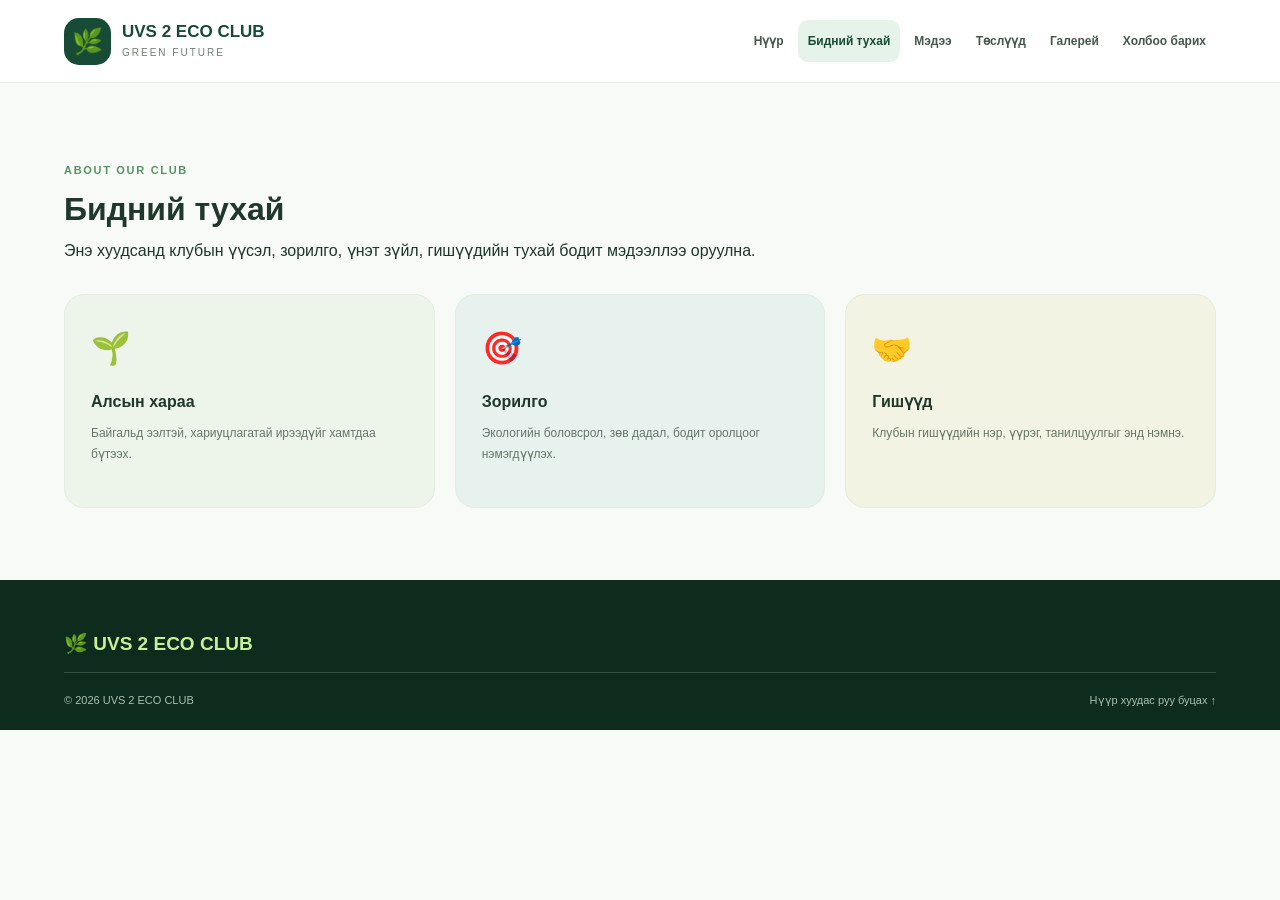
==== pages/about.html @ 783f2547 "Add files via upload" ====
<!DOCTYPE html>
<html lang="mn"><head>
<meta charset="UTF-8"><meta name="viewport" content="width=device-width, initial-scale=1">
<title>Бидний тухай | UVS 2 ECO CLUB</title>
<link rel="stylesheet" href="../css/style.css"><link rel="stylesheet" href="../css/header.css"><link rel="stylesheet" href="../css/footer.css">
<script src="../js/menu.js" defer></script><script src="../js/main.js" defer></script>
</head><body>
<header class="site-header"><div class="container nav">
<a class="brand" href="../index.html"><span class="brand-icon">🌿</span><span><strong>UVS 2 ECO CLUB</strong><small>GREEN FUTURE</small></span></a>
<button class="menu-toggle" id="menuToggle" aria-label="Цэс нээх" aria-expanded="false">☰</button>
<nav id="mainMenu" class="main-menu"><a href="../index.html">Нүүр</a><a class="active" href="about.html">Бидний тухай</a><a href="news.html">Мэдээ</a><a href="projects.html">Төслүүд</a><a href="gallery.html">Галерей</a><a href="contact.html">Холбоо барих</a></nav>
</div></header>
<main class="section"><div class="container">
<span class="section-label">ABOUT OUR CLUB</span><h1 class="section-title">Бидний тухай</h1>
<p class="section-desc">Энэ хуудсанд клубын үүсэл, зорилго, үнэт зүйл, гишүүдийн тухай бодит мэдээллээ оруулна.</p>
<div class="project-grid" style="margin-top:30px">
<article class="project-card"><span>🌱</span><h3>Алсын хараа</h3><p>Байгальд ээлтэй, хариуцлагатай ирээдүйг хамтдаа бүтээх.</p></article>
<article class="project-card" id="goals"><span>🎯</span><h3>Зорилго</h3><p>Экологийн боловсрол, зөв дадал, бодит оролцоог нэмэгдүүлэх.</p></article>
<article class="project-card" id="members"><span>🤝</span><h3>Гишүүд</h3><p>Клубын гишүүдийн нэр, үүрэг, танилцуулгыг энд нэмнэ.</p></article>
</div></div></main>
<footer class="site-footer"><div class="container"><div class="footer-brand">🌿 UVS 2 ECO CLUB</div><div class="footer-bottom"><span>© 2026 UVS 2 ECO CLUB</span><a href="../index.html">Нүүр хуудас руу буцах ↑</a></div></div></footer>
</body></html>
---- css/style.css ----
/* Ерөнхий өнгө, фонт, товч, карт, нүүр хуудасны загвар */
:root {
  --green: #174b35;
  --green-dark: #103625;
  --green-light: #e6f3e9;
  --lime: #c8ef9b;
  --text: #20372b;
  --muted: #718077;
  --background: #f7faf6;
  --border: #e7eee7;
  --radius: 20px;
  --shadow: 0 12px 35px rgba(20, 60, 38, .08);
}
* { box-sizing: border-box; margin: 0; padding: 0; }
html { scroll-behavior: smooth; scroll-padding-top: 100px; }
body { font-family: "Noto Sans", Arial, sans-serif; color: var(--text); background: var(--background); line-height: 1.7; }
a { color: inherit; text-decoration: none; }
img { display: block; width: 100%; object-fit: cover; }
.container { width: min(1160px, 90%); margin-inline: auto; }
.topbar { background: var(--green-dark); color: #e1eee5; padding: 8px 0; font-size: 12px; }
.topbar-inner { display: flex; justify-content: space-between; gap: 15px; flex-wrap: wrap; }
.hero { padding: 55px 0 45px; }
.hero-grid { display: grid; grid-template-columns: 1.03fr .97fr; align-items: center; gap: 55px; }
.eyebrow, .section-label { color: #599264; font-size: 11px; font-weight: 800; letter-spacing: 1.7px; }
.eyebrow { display: inline-block; padding: 8px 13px; background: var(--green-light); border-radius: 100px; margin-bottom: 24px; }
.hero h1 { font-size: clamp(38px, 5vw, 64px); line-height: 1.13; letter-spacing: -2px; color: var(--green-dark); margin-bottom: 22px; }
.hero h1 span { color: #599264; }
.hero-copy > p { max-width: 490px; font-size: 15px; color: var(--muted); margin-bottom: 29px; }
.hero-actions { display: flex; gap: 12px; flex-wrap: wrap; }
.button { display: inline-flex; align-items: center; justify-content: center; gap: 10px; padding: 13px 20px; border-radius: 12px; font-size: 13px; font-weight: 700; transition: .2s; }
.button:hover { transform: translateY(-3px); }
.button-primary { background: var(--green); color: white; }
.button-outline { border: 1px solid #d8e4d9; background: white; color: var(--green); }
.button-light { background: var(--lime); color: var(--green-dark); }
.hero-visual { min-height: 410px; position: relative; }
.hero-visual > img { position: absolute; inset: 0 0 18px 28px; width: calc(100% - 28px); height: calc(100% - 18px); border-radius: 28px 90px 28px 28px; box-shadow: var(--shadow); }
.floating-note { position: absolute; bottom: 0; left: 0; max-width: 260px; background: white; padding: 16px; border: 1px solid var(--border); border-radius: 16px; box-shadow: var(--shadow); }
.floating-note strong, .floating-note span { display: block; }
.floating-note strong { font-size: 13px; color: var(--green); }
.floating-note span { font-size: 11px; color: var(--muted); }
.feature-strip { padding: 0 0 55px; }
.feature-grid { display: grid; grid-template-columns: repeat(3, 1fr); gap: 18px; }
.feature { display: flex; align-items: flex-start; gap: 15px; padding: 23px; background: white; border: 1px solid var(--border); border-radius: 17px; transition: .2s; }
.feature:hover, .content-card:hover, .project-card:hover { transform: translateY(-4px); box-shadow: var(--shadow); }
.feature > span { display: grid; place-items: center; min-width: 47px; height: 47px; border-radius: 14px; background: var(--green-light); font-size: 23px; }
.feature h3 { font-size: 14px; margin-bottom: 5px; }
.feature p { font-size: 12px; color: var(--muted); }
.section { padding: 72px 0; }
.section-white { background: white; }
.section-heading { display: flex; justify-content: space-between; align-items: flex-end; gap: 20px; margin-bottom: 28px; }
.section-heading h2 { font-size: clamp(26px, 3vw, 36px); color: var(--green-dark); line-height: 1.3; letter-spacing: -1px; margin-top: 7px; }
.section-heading p { font-size: 13px; color: var(--muted); margin-top: 8px; }
.text-link { color: var(--green); font-size: 12px; font-weight: 800; }
.text-link:hover { text-decoration: underline; }
.card-grid { display: grid; grid-template-columns: repeat(3, 1fr); gap: 22px; }
.content-card { background: white; border: 1px solid var(--border); border-radius: var(--radius); overflow: hidden; transition: .25s; }
.content-card > img { height: 205px; }
.card-body { padding: 21px; }
.tag { display: inline-block; font-size: 10px; font-weight: 800; color: var(--green); background: var(--green-light); padding: 5px 9px; border-radius: 7px; margin-bottom: 12px; }
.card-body h3 { font-size: 16px; margin-bottom: 8px; line-height: 1.5; }
.card-body p { font-size: 12px; color: var(--muted); margin-bottom: 14px; }
.project-grid { display: grid; grid-template-columns: repeat(3, 1fr); gap: 20px; }
.project-card { background: #edf5eb; border: 1px solid #e2eddf; border-radius: var(--radius); padding: 26px; transition: .25s; }
.project-card:nth-child(2) { background: #e7f2ee; }
.project-card:nth-child(3) { background: #f2f3e3; }
.project-card > span { font-size: 32px; }
.project-card h3 { font-size: 16px; margin: 13px 0 8px; }
.project-card p { font-size: 12px; color: #66776a; margin-bottom: 17px; }
.project-card a { color: var(--green); font-size: 12px; font-weight: 800; }
.cta-section { padding: 15px 0 75px; }
.cta-box { display: flex; align-items: center; justify-content: space-between; gap: 25px; padding: 45px; border-radius: 26px; background: var(--green); color: white; }
.cta-box h2 { font-size: clamp(27px, 4vw, 40px); line-height: 1.3; margin: 8px 0 10px; }
.cta-box p { color: #d4e8d9; font-size: 13px; }
@media (max-width: 900px) {
  .hero-grid { gap: 30px; }
  .feature-grid { grid-template-columns: 1fr; }
  .card-grid { grid-template-columns: repeat(2, 1fr); }
  .project-grid { grid-template-columns: 1fr; }
}
@media (max-width: 600px) {
  .topbar-inner { justify-content: center; text-align: center; }
  .hero { padding-top: 35px; }
  .hero-grid { grid-template-columns: 1fr; gap: 32px; }
  .hero h1 { letter-spacing: -1px; }
  .hero-visual { min-height: 300px; }
  .hero-visual > img { inset: 0 0 15px 18px; width: calc(100% - 18px); height: calc(100% - 15px); border-radius: 24px 65px 24px 24px; }
  .card-grid { grid-template-columns: 1fr; }
  .section { padding: 52px 0; }
  .section-heading { align-items: flex-start; flex-direction: column; }
  .cta-box { align-items: flex-start; flex-direction: column; padding: 28px 23px; }
}
@media (prefers-reduced-motion: reduce) { *, *::before, *::after { scroll-behavior: auto; transition: none; } }
---- css/header.css ----
/* Толгой хэсэг болон навигацийн цэс */
.site-header { position: sticky; top: 0; z-index: 100; background: rgba(255,255,255,.97); backdrop-filter: blur(14px); border-bottom: 1px solid var(--border); }
.nav { min-height: 82px; display: flex; align-items: center; justify-content: space-between; gap: 20px; }
.brand { display: flex; align-items: center; gap: 11px; flex-shrink: 0; }
.brand-icon { width: 47px; height: 47px; display: grid; place-items: center; border-radius: 15px; background: var(--green); color: var(--lime); font-size: 25px; }
.brand strong, .brand small { display: block; }
.brand strong { font-size: 17px; color: var(--green); line-height: 1.35; }
.brand small { font-size: 10px; color: var(--muted); letter-spacing: 2px; }
.main-menu { display: flex; align-items: center; gap: 4px; }
.main-menu > a, .dropdown-toggle { display: inline-flex; align-items: center; gap: 6px; padding: 11px 10px; border: 0; border-radius: 10px; background: transparent; color: #44584b; font: inherit; font-size: 12px; font-weight: 700; cursor: pointer; }
.main-menu > a:hover, .main-menu > a.active, .dropdown-toggle:hover { color: var(--green); background: var(--green-light); }
.nav-dropdown { position: relative; }
.dropdown-menu { position: absolute; top: calc(100% + 7px); left: 0; min-width: 210px; padding: 8px; background: white; border: 1px solid var(--border); border-radius: 13px; box-shadow: var(--shadow); opacity: 0; visibility: hidden; transform: translateY(6px); transition: .2s; }
.dropdown-menu a { display: block; padding: 10px 12px; border-radius: 8px; font-size: 12px; }
.dropdown-menu a:hover { color: var(--green); background: var(--green-light); }
.nav-dropdown:hover .dropdown-menu, .nav-dropdown:focus-within .dropdown-menu { opacity: 1; visibility: visible; transform: translateY(0); }
.header-cta { white-space: nowrap; padding: 11px 14px; border-radius: 11px; background: var(--green); color: white; font-size: 11px; font-weight: 800; }
.menu-toggle { display: none; border: 0; border-radius: 11px; width: 43px; height: 43px; background: var(--green-light); color: var(--green); font-size: 23px; cursor: pointer; }
@media (max-width: 1100px) {
  .header-cta { display: none; }
  .nav { gap: 10px; }
  .main-menu > a, .dropdown-toggle { padding-inline: 7px; font-size: 11px; }
  .brand strong { font-size: 15px; }
}
@media (max-width: 900px) {
  .nav { min-height: 72px; }
  .menu-toggle { display: grid; place-items: center; margin-left: auto; }
  .main-menu { display: none; position: absolute; top: 100%; left: 0; right: 0; padding: 12px 5% 20px; background: white; border-bottom: 1px solid var(--border); box-shadow: var(--shadow); align-items: stretch; flex-direction: column; }
  .main-menu.open { display: flex; }
  .main-menu > a, .dropdown-toggle { display: flex; justify-content: space-between; width: 100%; padding: 12px; font-size: 14px; text-align: left; }
  .dropdown-menu { display: none; position: static; opacity: 1; visibility: visible; transform: none; box-shadow: none; border: 0; background: #f7faf6; margin: 3px 0 8px; }
  .nav-dropdown.open .dropdown-menu { display: block; }
  .nav-dropdown.open .dropdown-toggle span { display: inline-block; transform: rotate(180deg); }
}
---- css/footer.css ----
/* Хөл хэсэг */
.site-footer { padding: 48px 0 20px; background: #0d2c1e; color: white; }
.footer-grid { display: grid; grid-template-columns: 1.5fr 1fr 1fr; gap: 40px; padding-bottom: 35px; }
.footer-brand { color: var(--lime); font-size: 19px; font-weight: 800; margin-bottom: 12px; }
.footer-about { max-width: 340px; color: #b9cfc0; font-size: 12px; }
.footer-title { font-size: 13px; color: var(--lime); margin-bottom: 14px; }
.footer-links { display: grid; gap: 9px; list-style: none; }
.footer-links a { color: #c4d6c9; font-size: 12px; }
.footer-links a:hover { color: white; }
.footer-bottom { display: flex; justify-content: space-between; flex-wrap: wrap; gap: 12px; padding-top: 18px; border-top: 1px solid #31513e; color: #a9c1b1; font-size: 11px; }
@media (max-width: 600px) { .footer-grid { grid-template-columns: 1fr; gap: 25px; } }
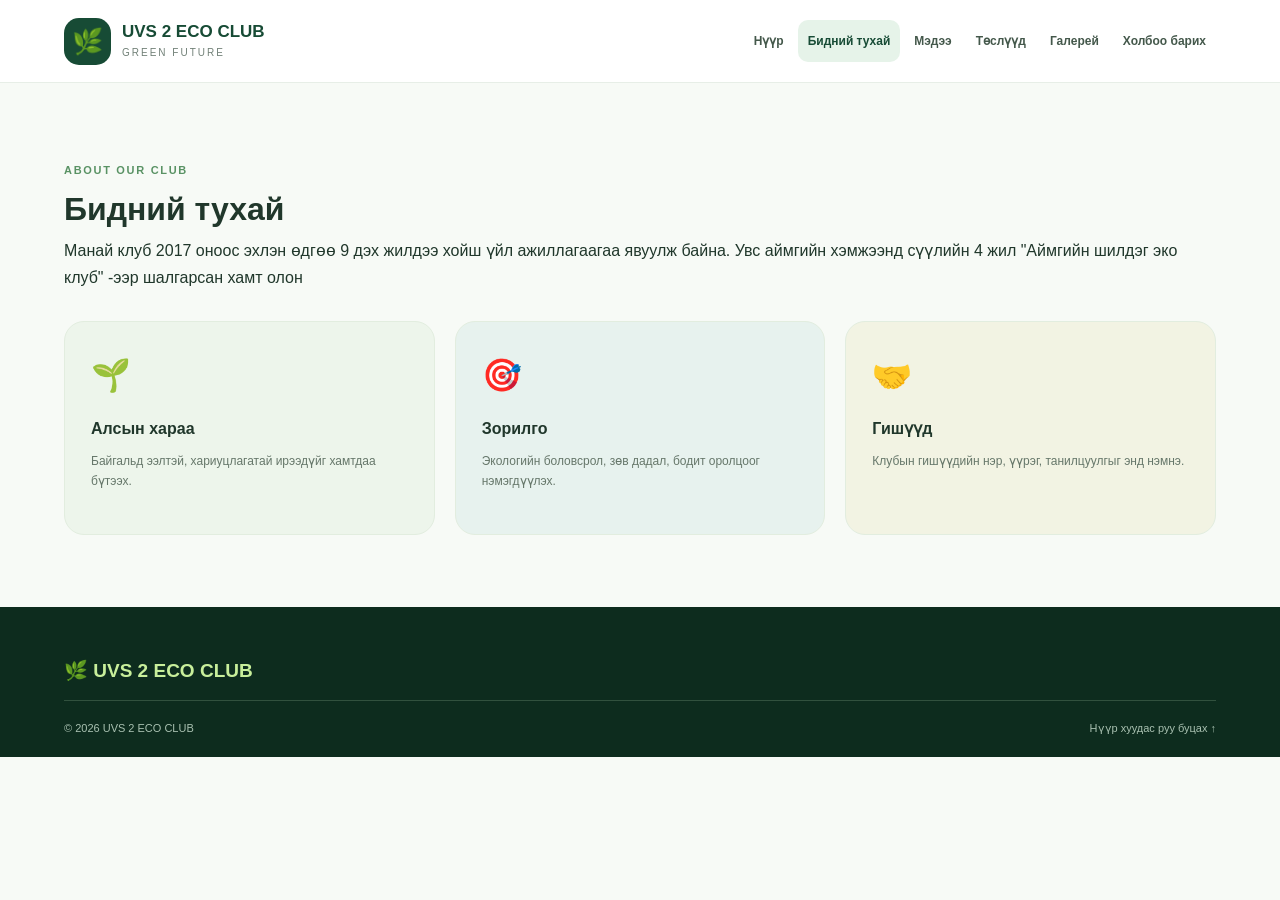
==== commit 1bc13a37: "Update about.html" ====
--- a/pages/about.html
+++ b/pages/about.html
@@ -12,7 +12,7 @@
 </div></header>
 <main class="section"><div class="container">
 <span class="section-label">ABOUT OUR CLUB</span><h1 class="section-title">Бидний тухай</h1>
-<p class="section-desc">Энэ хуудсанд клубын үүсэл, зорилго, үнэт зүйл, гишүүдийн тухай бодит мэдээллээ оруулна.</p>
+<p class="section-desc">Манай клуб 2017 оноос эхлэн өдгөө 9 дэх жилдээ хойш үйл ажиллагаагаа явуулж байна. Увс аймгийн хэмжээнд сүүлийн 4 жил "Аймгийн шилдэг эко клуб" -ээр шалгарсан хамт олон</p>
 <div class="project-grid" style="margin-top:30px">
 <article class="project-card"><span>🌱</span><h3>Алсын хараа</h3><p>Байгальд ээлтэй, хариуцлагатай ирээдүйг хамтдаа бүтээх.</p></article>
 <article class="project-card" id="goals"><span>🎯</span><h3>Зорилго</h3><p>Экологийн боловсрол, зөв дадал, бодит оролцоог нэмэгдүүлэх.</p></article>
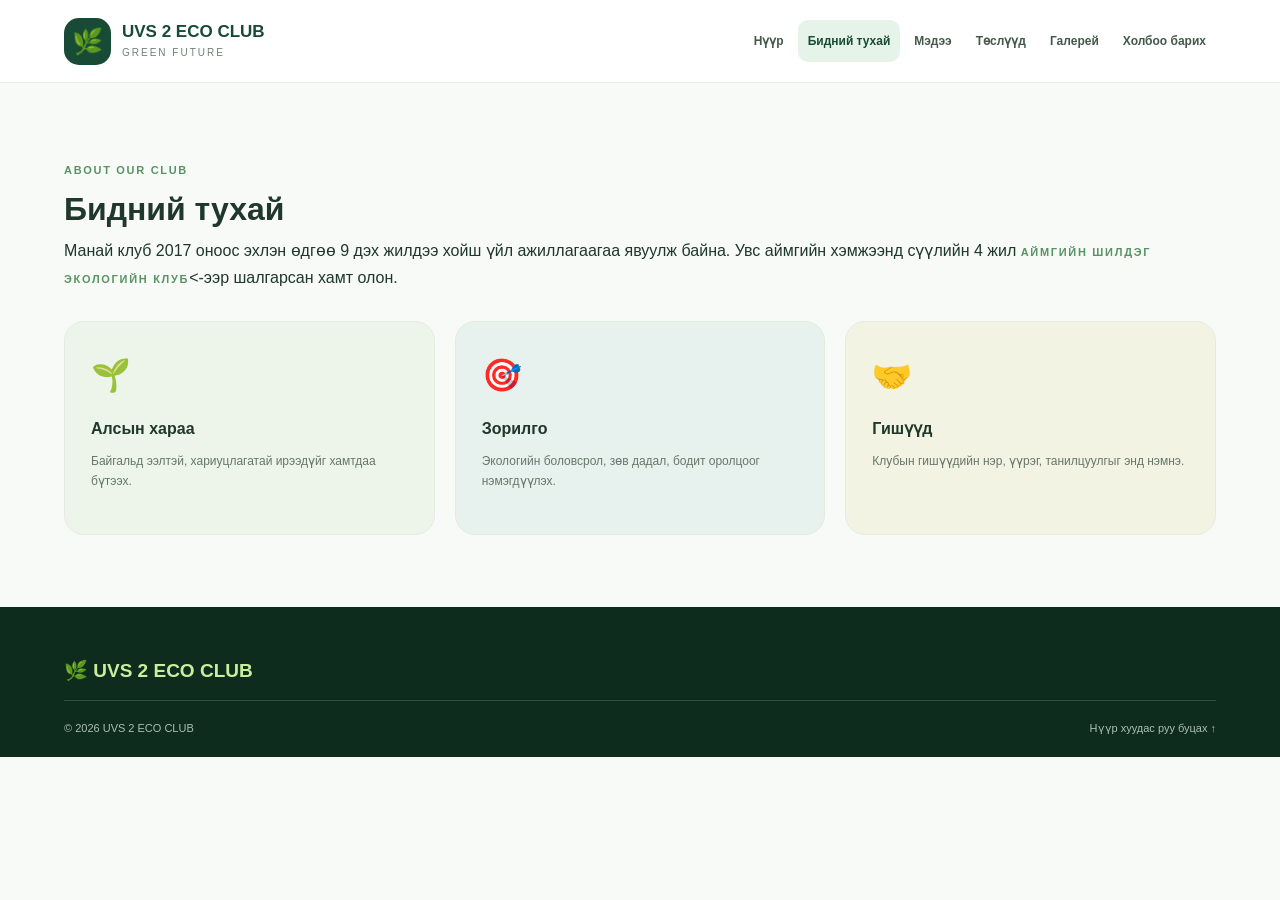
==== commit ccfb64d2: "Update about.html" ====
--- a/pages/about.html
+++ b/pages/about.html
@@ -12,7 +12,7 @@
 </div></header>
 <main class="section"><div class="container">
 <span class="section-label">ABOUT OUR CLUB</span><h1 class="section-title">Бидний тухай</h1>
-<p class="section-desc">Манай клуб 2017 оноос эхлэн өдгөө 9 дэх жилдээ хойш үйл ажиллагаагаа явуулж байна. Увс аймгийн хэмжээнд сүүлийн 4 жил "Аймгийн шилдэг эко клуб" -ээр шалгарсан хамт олон</p>
+<p class="section-desc">Манай клуб 2017 оноос эхлэн өдгөө 9 дэх жилдээ хойш үйл ажиллагаагаа явуулж байна. Увс аймгийн хэмжээнд сүүлийн 4 жил <span class="section-label">АЙМГИЙН ШИЛДЭГ ЭКОЛОГИЙН КЛУБ</span><-ээр шалгарсан хамт олон.</p>
 <div class="project-grid" style="margin-top:30px">
 <article class="project-card"><span>🌱</span><h3>Алсын хараа</h3><p>Байгальд ээлтэй, хариуцлагатай ирээдүйг хамтдаа бүтээх.</p></article>
 <article class="project-card" id="goals"><span>🎯</span><h3>Зорилго</h3><p>Экологийн боловсрол, зөв дадал, бодит оролцоог нэмэгдүүлэх.</p></article>
--- a/css/style.css
+++ b/css/style.css
@@ -32,9 +32,22 @@
 .button-primary { background: var(--green); color: white; }
 .button-outline { border: 1px solid #d8e4d9; background: white; color: var(--green); }
 .button-light { background: var(--lime); color: var(--green-dark); }
-.hero-visual { min-height: 410px; position: relative; }
-.hero-visual > img { position: absolute; inset: 0 0 18px 28px; width: calc(100% - 28px); height: calc(100% - 18px); border-radius: 28px 90px 28px 28px; box-shadow: var(--shadow); }
-.floating-note { position: absolute; bottom: 0; left: 0; max-width: 260px; background: white; padding: 16px; border: 1px solid var(--border); border-radius: 16px; box-shadow: var(--shadow); }
+
+.hero-visual {
+  height: 520px;
+  position: relative;
+}
+
+.hero-visual > img {
+  position: absolute;
+  inset: 0 0 18px 28vpx;
+  width: calc(100% - 28px);
+  height: calc(100% - 25px);
+  border-radius: 28px 90px 28px 28px;
+  box-shadow: var(--shadow);
+  transform: translate(0px, 0px);
+}
+.floating-note { position: absolute; bottom: 0; left: -200px; max-width: 260px; background: yellow; padding: 16px; border: 1px solid var(--border); border-radius: 16px; box-shadow: var(--shadow); }
 .floating-note strong, .floating-note span { display: block; }
 .floating-note strong { font-size: 13px; color: var(--green); }
 .floating-note span { font-size: 11px; color: var(--muted); }
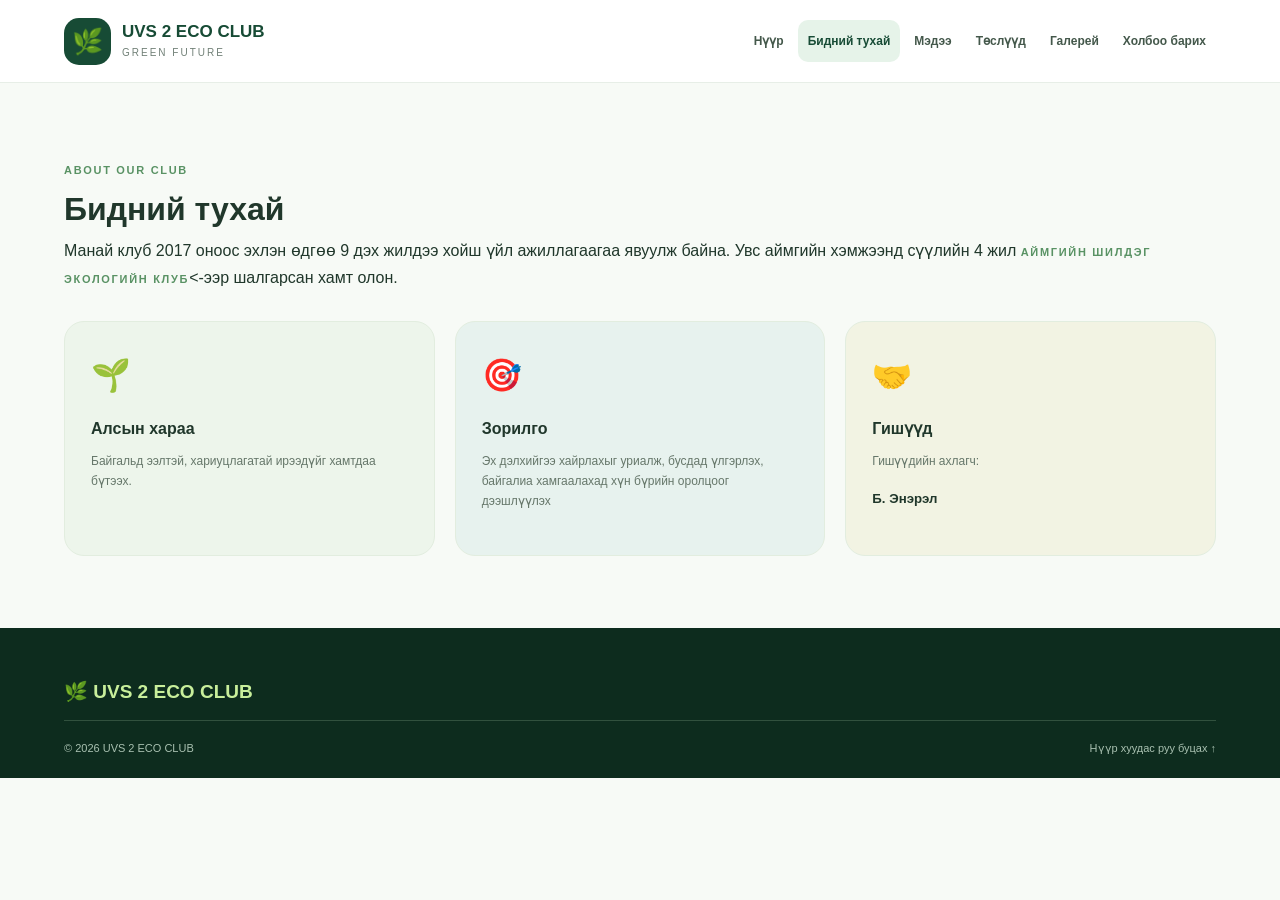
==== commit 7c5bb503: "Update about.html" ====
--- a/pages/about.html
+++ b/pages/about.html
@@ -15,8 +15,8 @@
 <p class="section-desc">Манай клуб 2017 оноос эхлэн өдгөө 9 дэх жилдээ хойш үйл ажиллагаагаа явуулж байна. Увс аймгийн хэмжээнд сүүлийн 4 жил <span class="section-label">АЙМГИЙН ШИЛДЭГ ЭКОЛОГИЙН КЛУБ</span><-ээр шалгарсан хамт олон.</p>
 <div class="project-grid" style="margin-top:30px">
 <article class="project-card"><span>🌱</span><h3>Алсын хараа</h3><p>Байгальд ээлтэй, хариуцлагатай ирээдүйг хамтдаа бүтээх.</p></article>
-<article class="project-card" id="goals"><span>🎯</span><h3>Зорилго</h3><p>Экологийн боловсрол, зөв дадал, бодит оролцоог нэмэгдүүлэх.</p></article>
-<article class="project-card" id="members"><span>🤝</span><h3>Гишүүд</h3><p>Клубын гишүүдийн нэр, үүрэг, танилцуулгыг энд нэмнэ.</p></article>
+<article class="project-card" id="goals"><span>🎯</span><h3>Зорилго</h3><p>Эх дэлхийгээ хайрлахыг уриалж, бусдад үлгэрлэх, байгалиа хамгаалахад хүн бүрийн оролцоог дээшлүүлэх</p></article>
+<article class="project-card" id="members"><span>🤝</span><h3>Гишүүд</h3><p>Гишүүдийн ахлагч: <h5>Б. Энэрэл</h5></p></article>
 </div></div></main>
 <footer class="site-footer"><div class="container"><div class="footer-brand">🌿 UVS 2 ECO CLUB</div><div class="footer-bottom"><span>© 2026 UVS 2 ECO CLUB</span><a href="../index.html">Нүүр хуудас руу буцах ↑</a></div></div></footer>
 </body></html>
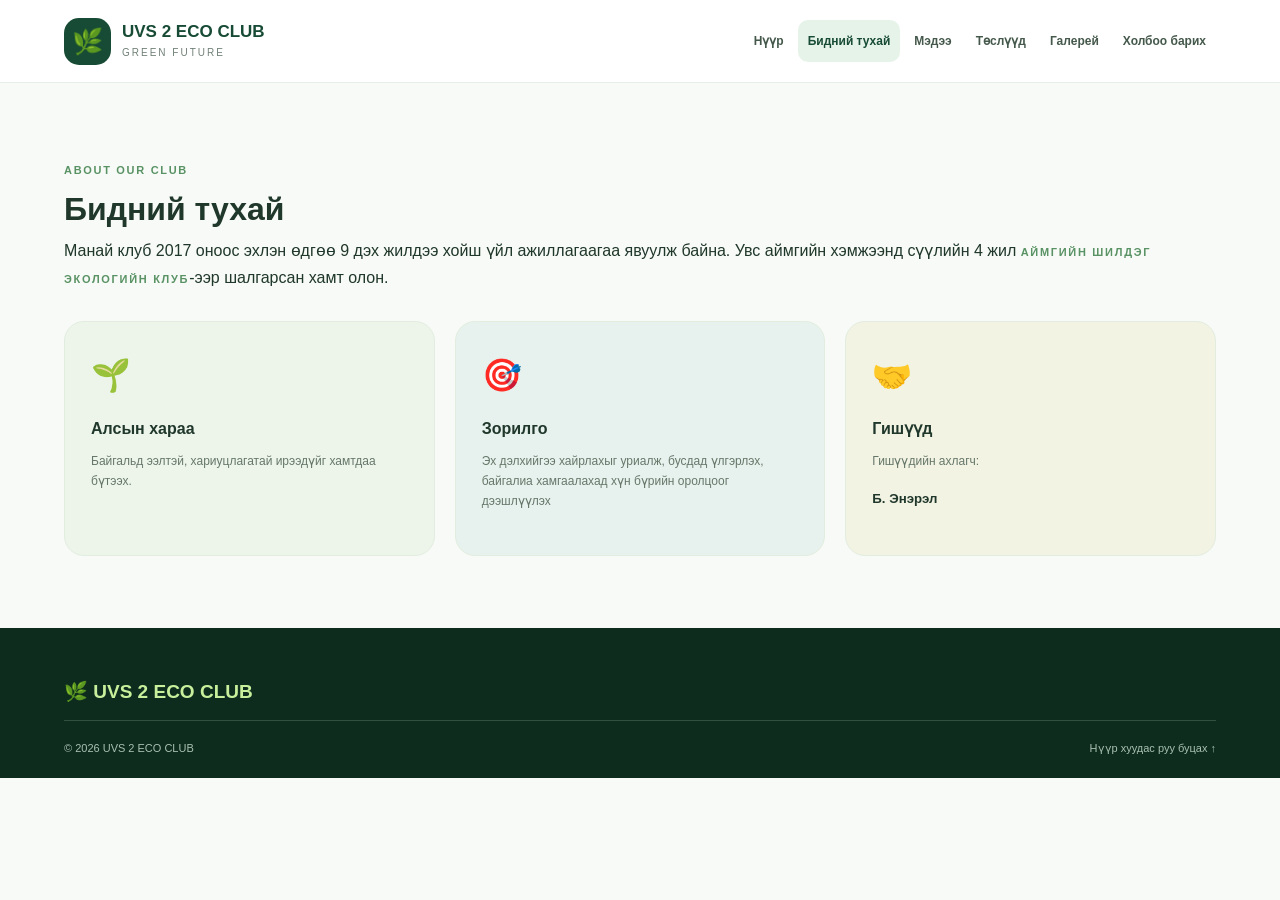
==== commit 037f4d6d: "Update about.html" ====
--- a/pages/about.html
+++ b/pages/about.html
@@ -12,7 +12,7 @@
 </div></header>
 <main class="section"><div class="container">
 <span class="section-label">ABOUT OUR CLUB</span><h1 class="section-title">Бидний тухай</h1>
-<p class="section-desc">Манай клуб 2017 оноос эхлэн өдгөө 9 дэх жилдээ хойш үйл ажиллагаагаа явуулж байна. Увс аймгийн хэмжээнд сүүлийн 4 жил <span class="section-label">АЙМГИЙН ШИЛДЭГ ЭКОЛОГИЙН КЛУБ</span><-ээр шалгарсан хамт олон.</p>
+<p class="section-desc">Манай клуб 2017 оноос эхлэн өдгөө 9 дэх жилдээ хойш үйл ажиллагаагаа явуулж байна. Увс аймгийн хэмжээнд сүүлийн 4 жил <span class="section-label">АЙМГИЙН ШИЛДЭГ ЭКОЛОГИЙН КЛУБ</span>-ээр шалгарсан хамт олон.</p>
 <div class="project-grid" style="margin-top:30px">
 <article class="project-card"><span>🌱</span><h3>Алсын хараа</h3><p>Байгальд ээлтэй, хариуцлагатай ирээдүйг хамтдаа бүтээх.</p></article>
 <article class="project-card" id="goals"><span>🎯</span><h3>Зорилго</h3><p>Эх дэлхийгээ хайрлахыг уриалж, бусдад үлгэрлэх, байгалиа хамгаалахад хүн бүрийн оролцоог дээшлүүлэх</p></article>
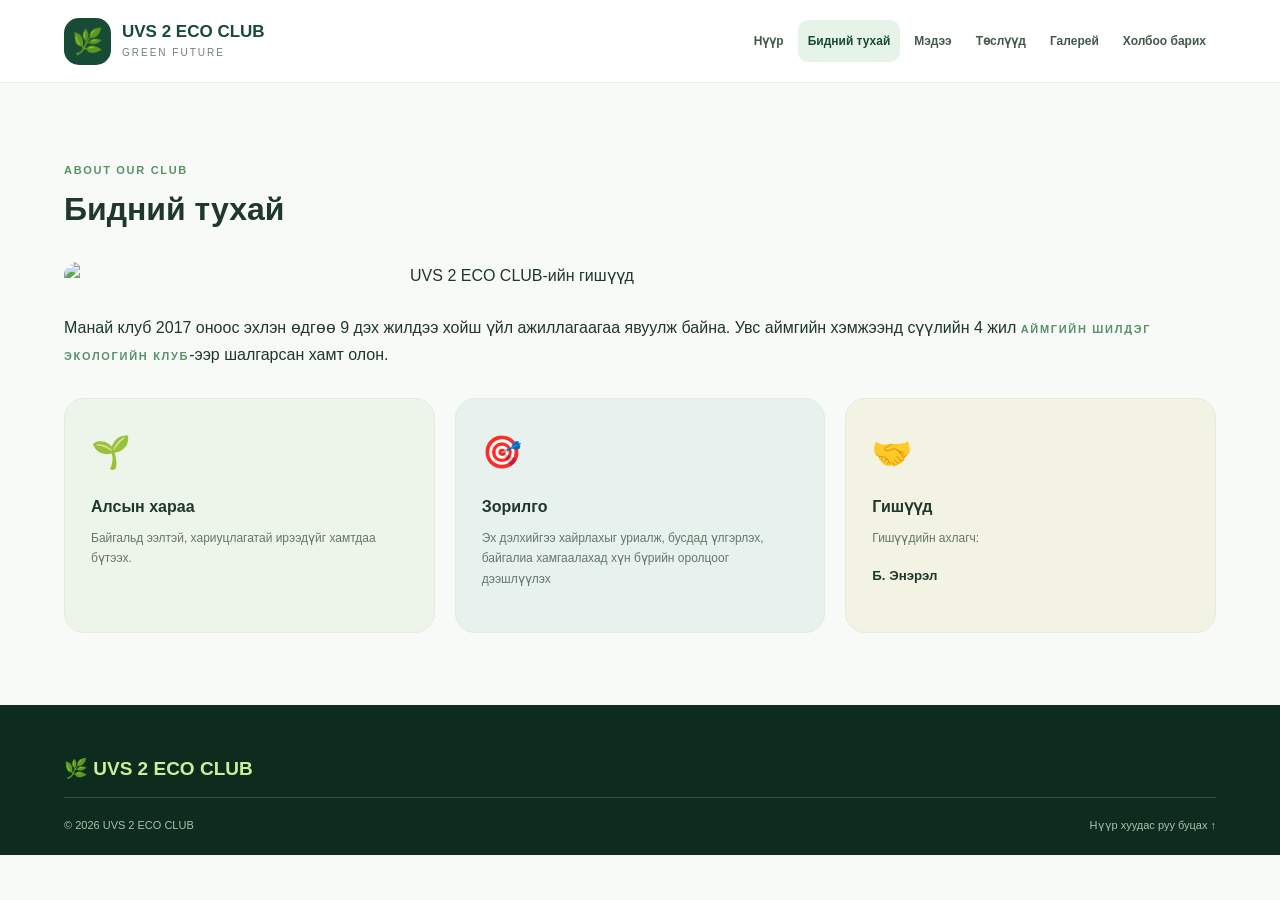
==== commit 115b72ea: "Update about.html" ====
--- a/pages/about.html
+++ b/pages/about.html
@@ -11,7 +11,14 @@
 <nav id="mainMenu" class="main-menu"><a href="../index.html">Нүүр</a><a class="active" href="about.html">Бидний тухай</a><a href="news.html">Мэдээ</a><a href="projects.html">Төслүүд</a><a href="gallery.html">Галерей</a><a href="contact.html">Холбоо барих</a></nav>
 </div></header>
 <main class="section"><div class="container">
-<span class="section-label">ABOUT OUR CLUB</span><h1 class="section-title">Бидний тухай</h1>
+<span class="section-label">ABOUT OUR CLUB</span> <h1 class="section-title">Бидний тухай</h1>
+<div class="about-image" style="margin: 25px 0; text-align: center;">
+    <img
+        src="../images/eco-club.jpg"
+        alt="UVS 2 ECO CLUB-ийн гишүүд"
+        style="width: 100%; max-width: 900px; height: auto; border-radius: 16px; object-fit: cover;"
+    >
+</div>
 <p class="section-desc">Манай клуб 2017 оноос эхлэн өдгөө 9 дэх жилдээ хойш үйл ажиллагаагаа явуулж байна. Увс аймгийн хэмжээнд сүүлийн 4 жил <span class="section-label">АЙМГИЙН ШИЛДЭГ ЭКОЛОГИЙН КЛУБ</span>-ээр шалгарсан хамт олон.</p>
 <div class="project-grid" style="margin-top:30px">
 <article class="project-card"><span>🌱</span><h3>Алсын хараа</h3><p>Байгальд ээлтэй, хариуцлагатай ирээдүйг хамтдаа бүтээх.</p></article>
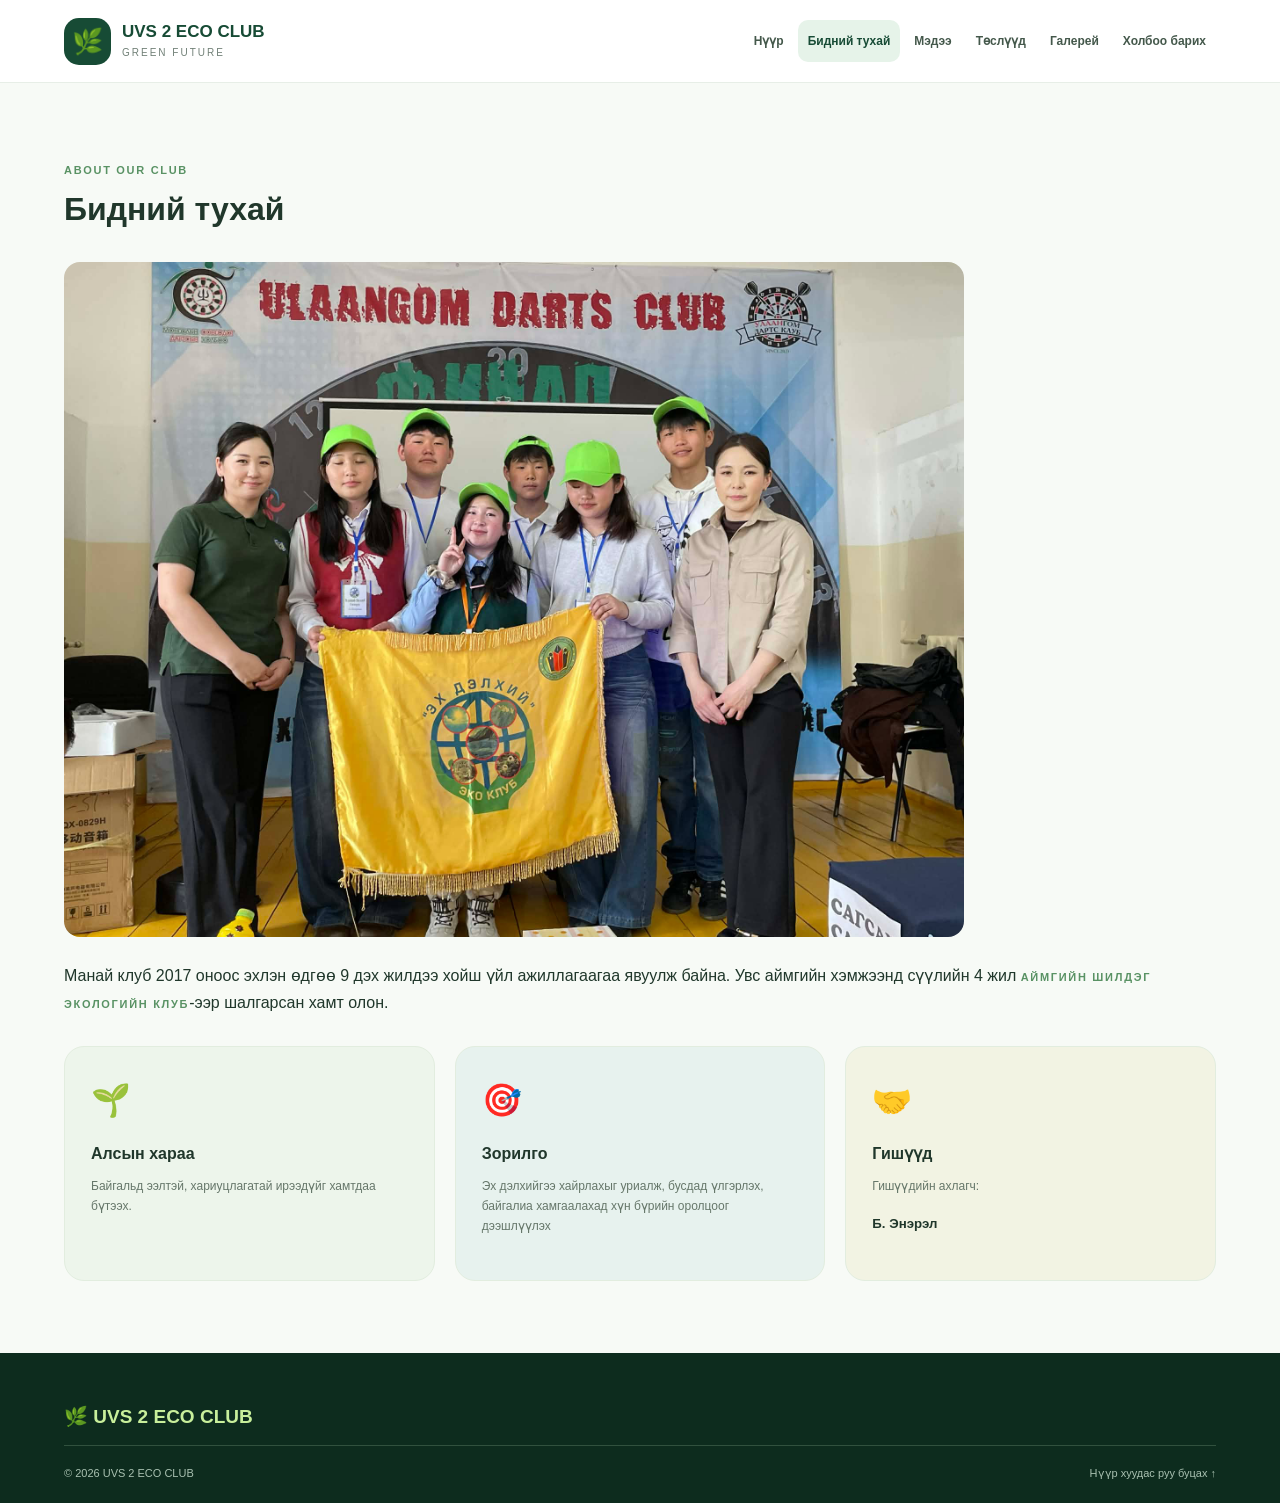
==== commit 33018ea1: "Update about.html" ====
--- a/pages/about.html
+++ b/pages/about.html
@@ -14,7 +14,7 @@
 <span class="section-label">ABOUT OUR CLUB</span> <h1 class="section-title">Бидний тухай</h1>
 <div class="about-image" style="margin: 25px 0; text-align: center;">
     <img
-        src="../images/eco-club.jpg"
+        src="../images/657583609_699697039868653_3781955443637510166_n.jpg"
         alt="UVS 2 ECO CLUB-ийн гишүүд"
         style="width: 100%; max-width: 900px; height: auto; border-radius: 16px; object-fit: cover;"
     >
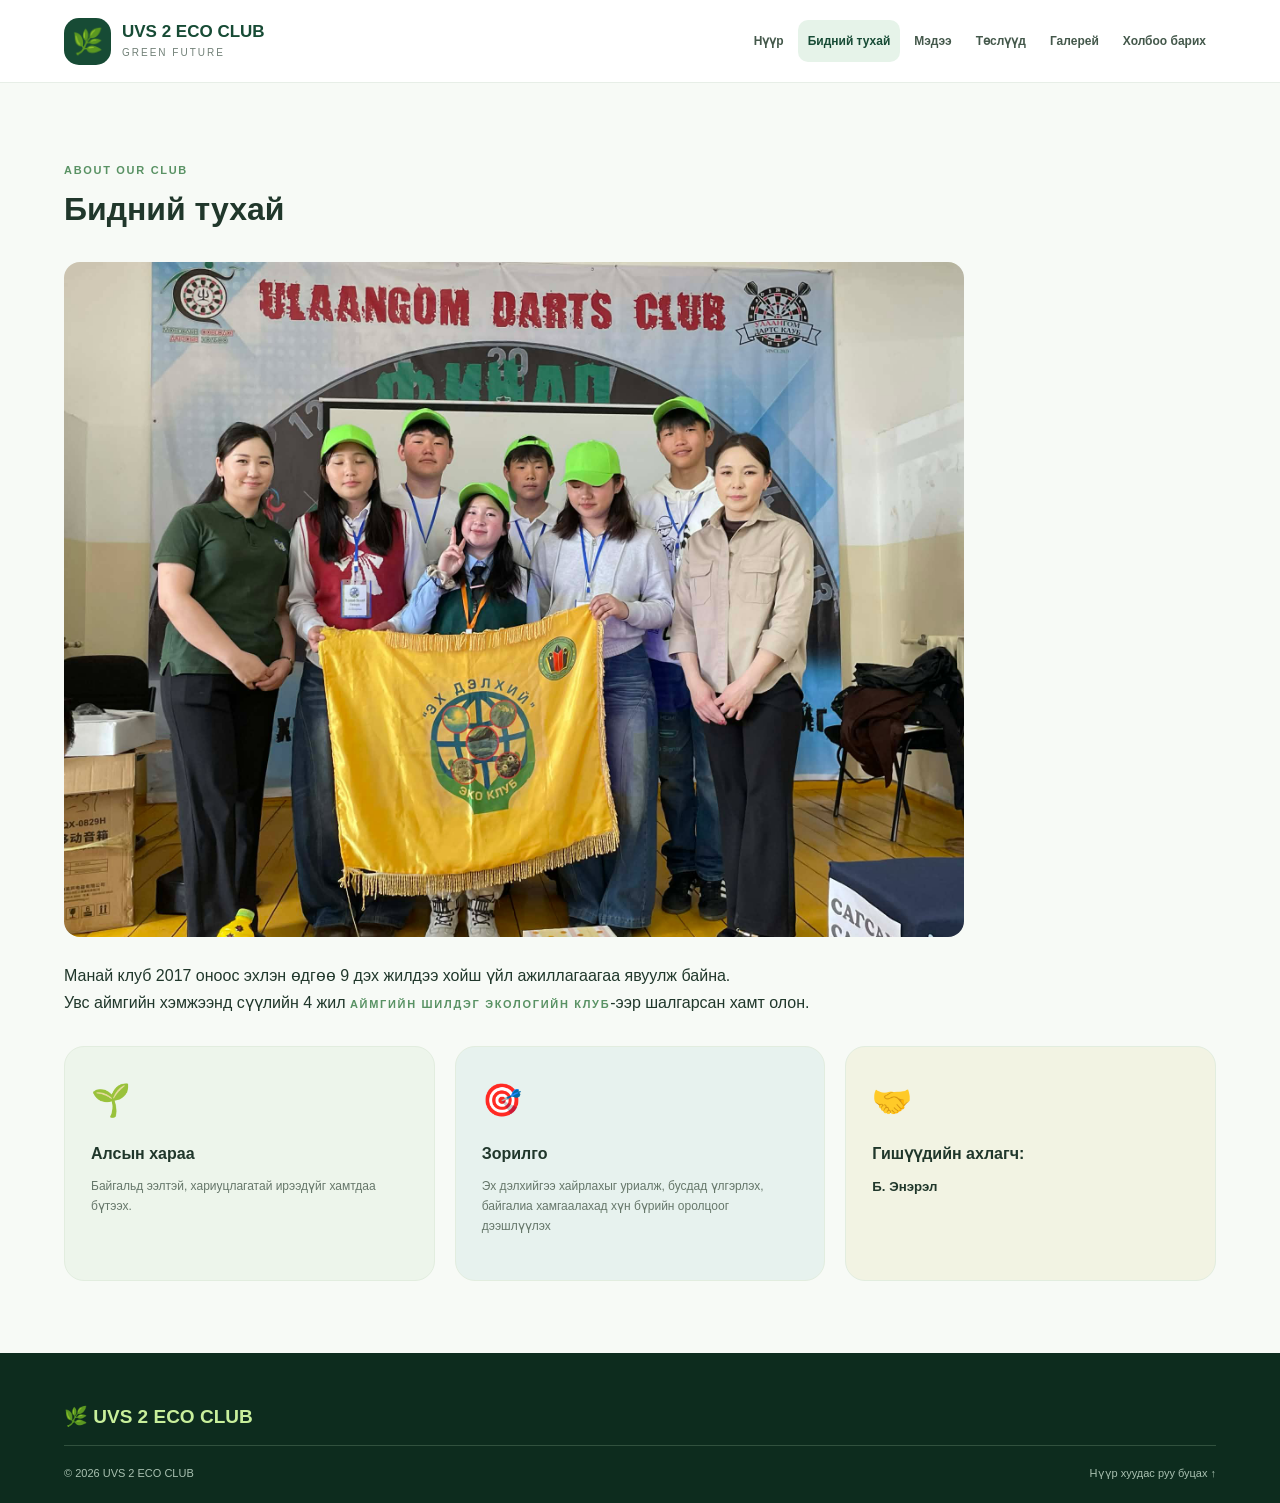
==== commit 0a66e37b: "Update about.html" ====
--- a/pages/about.html
+++ b/pages/about.html
@@ -19,11 +19,11 @@
         style="width: 100%; max-width: 900px; height: auto; border-radius: 16px; object-fit: cover;"
     >
 </div>
-<p class="section-desc">Манай клуб 2017 оноос эхлэн өдгөө 9 дэх жилдээ хойш үйл ажиллагаагаа явуулж байна. Увс аймгийн хэмжээнд сүүлийн 4 жил <span class="section-label">АЙМГИЙН ШИЛДЭГ ЭКОЛОГИЙН КЛУБ</span>-ээр шалгарсан хамт олон.</p>
+<p class="section-desc">Манай клуб 2017 оноос эхлэн өдгөө 9 дэх жилдээ хойш үйл ажиллагаагаа явуулж байна.<p>Увс аймгийн хэмжээнд сүүлийн 4 жил <span class="section-label">АЙМГИЙН ШИЛДЭГ ЭКОЛОГИЙН КЛУБ</span>-ээр шалгарсан хамт олон.</p></p>
 <div class="project-grid" style="margin-top:30px">
 <article class="project-card"><span>🌱</span><h3>Алсын хараа</h3><p>Байгальд ээлтэй, хариуцлагатай ирээдүйг хамтдаа бүтээх.</p></article>
 <article class="project-card" id="goals"><span>🎯</span><h3>Зорилго</h3><p>Эх дэлхийгээ хайрлахыг уриалж, бусдад үлгэрлэх, байгалиа хамгаалахад хүн бүрийн оролцоог дээшлүүлэх</p></article>
-<article class="project-card" id="members"><span>🤝</span><h3>Гишүүд</h3><p>Гишүүдийн ахлагч: <h5>Б. Энэрэл</h5></p></article>
+<article class="project-card" id="members"><span>🤝</span><h3>Гишүүдийн ахлагч:</h3><h5>Б. Энэрэл</h5></article>
 </div></div></main>
 <footer class="site-footer"><div class="container"><div class="footer-brand">🌿 UVS 2 ECO CLUB</div><div class="footer-bottom"><span>© 2026 UVS 2 ECO CLUB</span><a href="../index.html">Нүүр хуудас руу буцах ↑</a></div></div></footer>
 </body></html>
